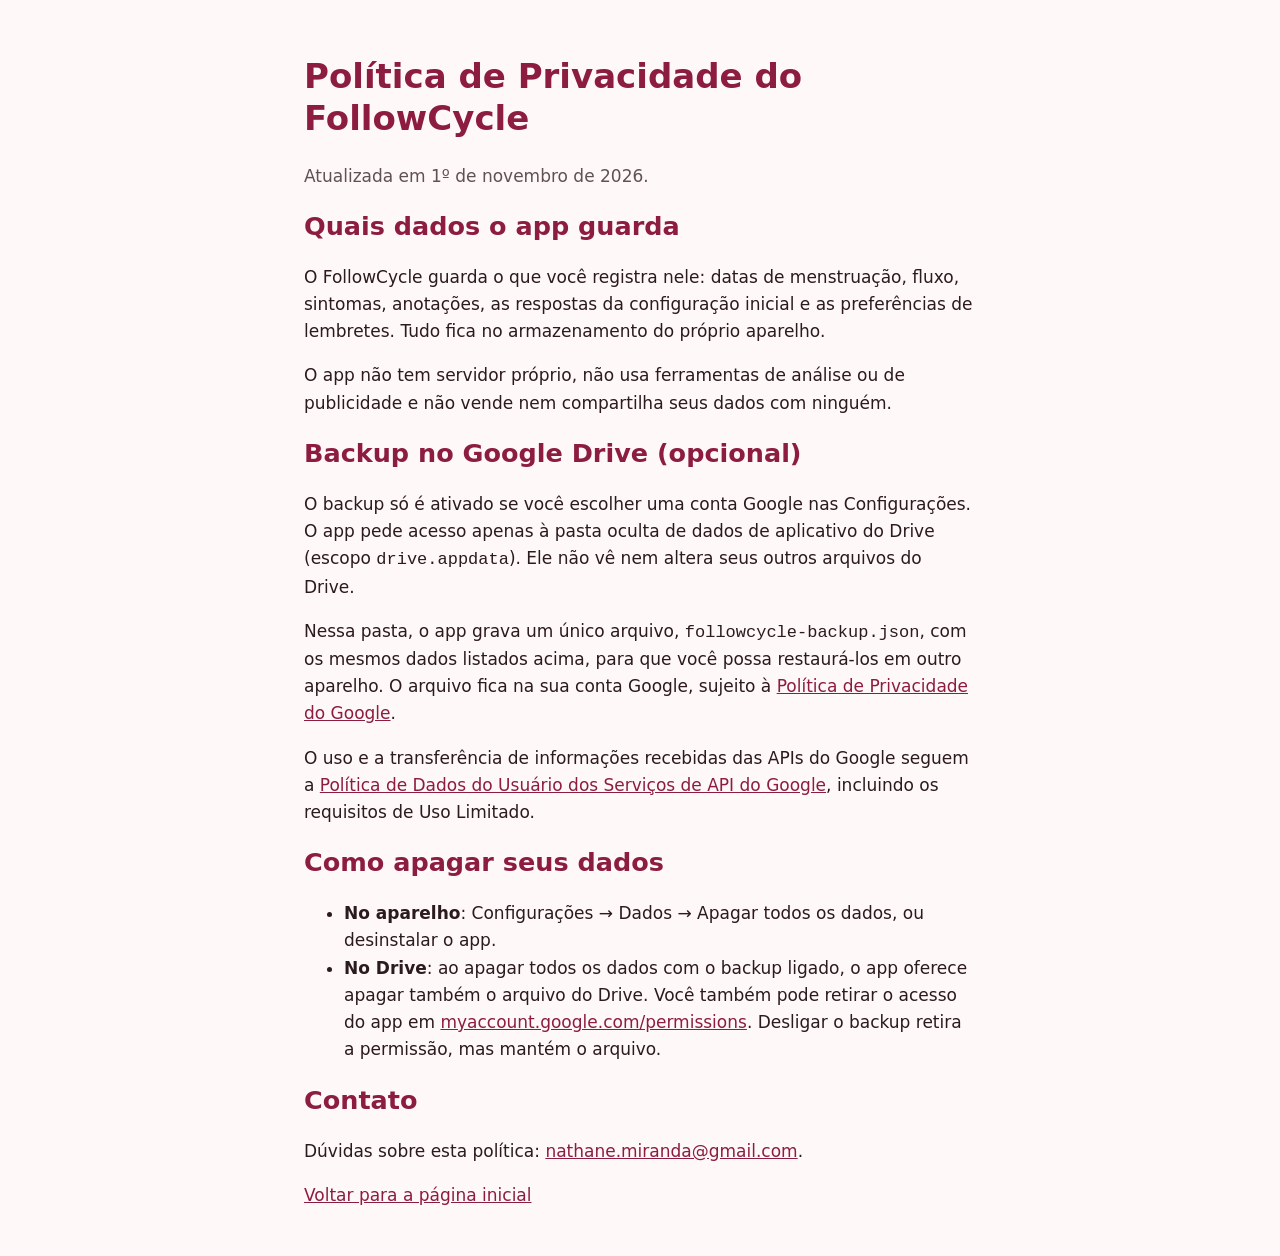
==== privacidade.html @ ad547c15 "Adiciona página inicial e Política de Privacidade do FollowCycle" ====
<!doctype html>
<html lang="pt-BR">
<head>
<meta charset="utf-8">
<meta name="viewport" content="width=device-width, initial-scale=1">
<title>Política de Privacidade — FollowCycle</title>
<link rel="stylesheet" href="estilo.css">
</head>
<body>
<main>
<h1>Política de Privacidade do FollowCycle</h1>
<p class="data">Atualizada em 1º de novembro de 2026.</p>

<h2>Quais dados o app guarda</h2>
<p>O FollowCycle guarda o que você registra nele: datas de menstruação, fluxo, sintomas, anotações, as respostas da configuração inicial e as preferências de lembretes. Tudo fica no armazenamento do próprio aparelho.</p>
<p>O app não tem servidor próprio, não usa ferramentas de análise ou de publicidade e não vende nem compartilha seus dados com ninguém.</p>

<h2>Backup no Google Drive (opcional)</h2>
<p>O backup só é ativado se você escolher uma conta Google nas Configurações. O app pede acesso apenas à pasta oculta de dados de aplicativo do Drive (escopo <code>drive.appdata</code>). Ele não vê nem altera seus outros arquivos do Drive.</p>
<p>Nessa pasta, o app grava um único arquivo, <code>followcycle-backup.json</code>, com os mesmos dados listados acima, para que você possa restaurá-los em outro aparelho. O arquivo fica na sua conta Google, sujeito à <a href="https://policies.google.com/privacy?hl=pt-BR">Política de Privacidade do Google</a>.</p>
<p>O uso e a transferência de informações recebidas das APIs do Google seguem a <a href="https://developers.google.com/terms/api-services-user-data-policy">Política de Dados do Usuário dos Serviços de API do Google</a>, incluindo os requisitos de Uso Limitado.</p>

<h2>Como apagar seus dados</h2>
<ul>
<li><strong>No aparelho</strong>: Configurações → Dados → Apagar todos os dados, ou desinstalar o app.</li>
<li><strong>No Drive</strong>: ao apagar todos os dados com o backup ligado, o app oferece apagar também o arquivo do Drive. Você também pode retirar o acesso do app em <a href="https://myaccount.google.com/permissions">myaccount.google.com/permissions</a>. Desligar o backup retira a permissão, mas mantém o arquivo.</li>
</ul>

<h2>Contato</h2>
<p>Dúvidas sobre esta política: <a href="mailto:nathane.miranda@gmail.com">nathane.miranda@gmail.com</a>.</p>
<p><a href="index.html">Voltar para a página inicial</a></p>
</main>
</body>
</html>
---- estilo.css ----
:root { --fundo: #fff8f8; --texto: #2b1a1e; --destaque: #8c1d40; }
@media (prefers-color-scheme: dark) {
  :root { --fundo: #1e1416; --texto: #f3dfe2; --destaque: #ffb1c4; }
}
body { margin: 0; background: var(--fundo); color: var(--texto); font: 17px/1.6 system-ui, sans-serif; }
main { max-width: 42rem; margin: 0 auto; padding: 2rem 1rem; }
h1, h2 { color: var(--destaque); line-height: 1.25; }
a { color: var(--destaque); }
.data, .contato { opacity: 0.75; }
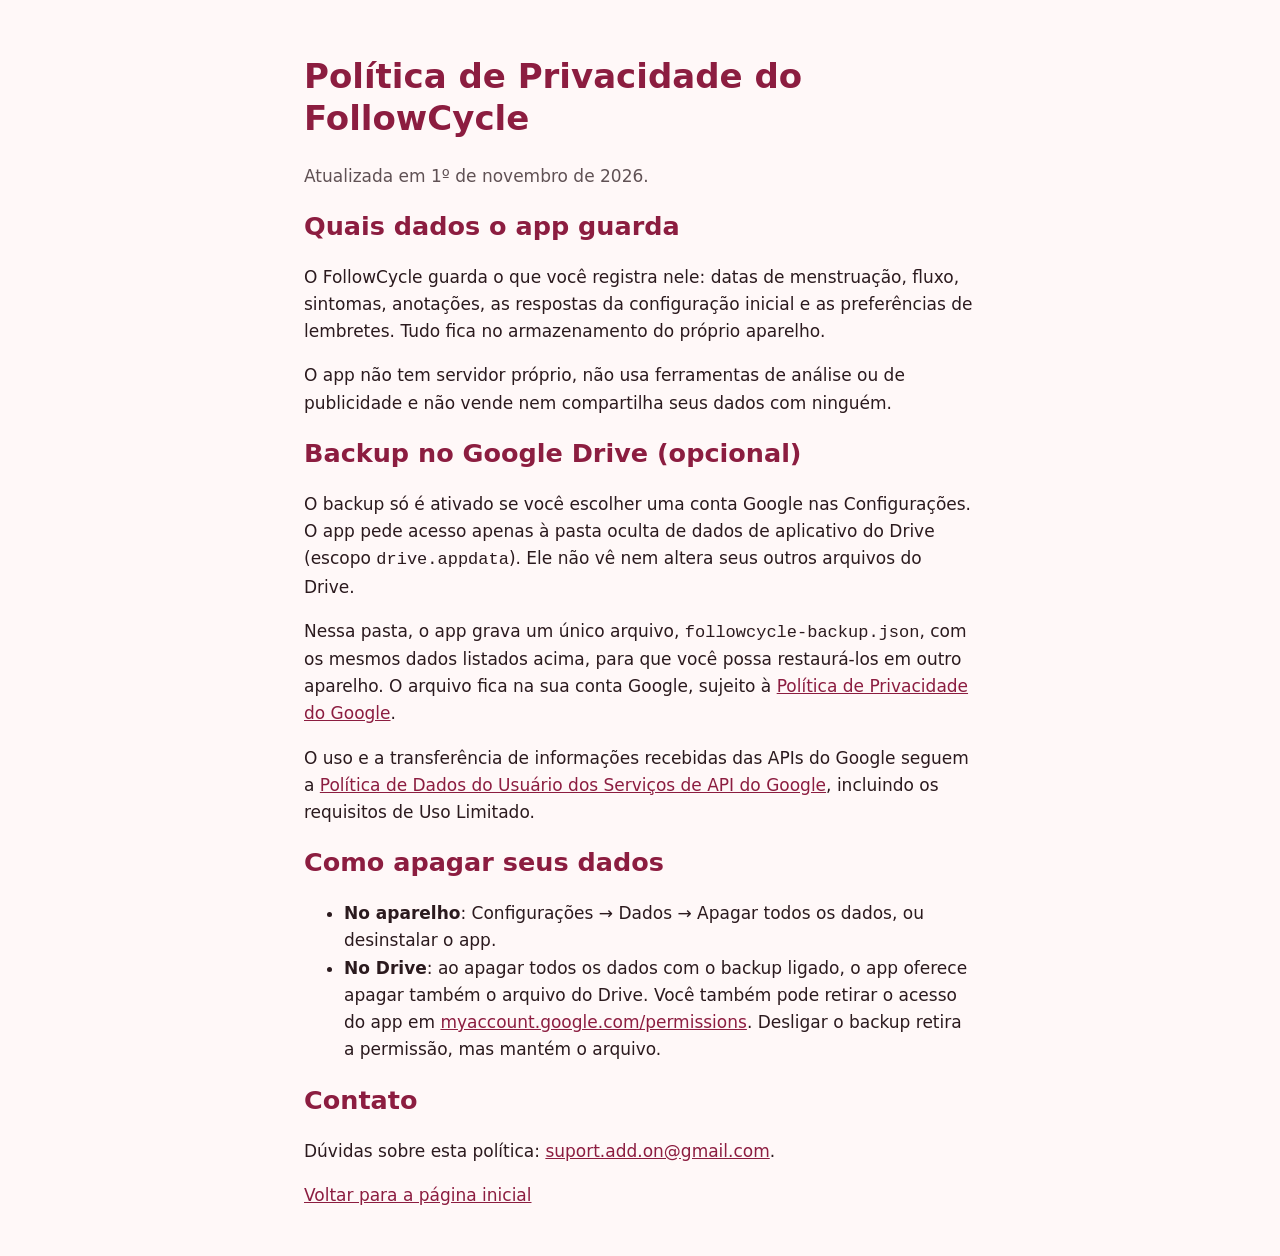
==== commit e8049121: "Troca o e-mail de contato pelo de suporte" ====
--- a/privacidade.html
+++ b/privacidade.html
@@ -27,7 +27,7 @@
 </ul>
 
 <h2>Contato</h2>
-<p>Dúvidas sobre esta política: <a href="mailto:nathane.miranda@gmail.com">nathane.miranda@gmail.com</a>.</p>
+<p>Dúvidas sobre esta política: <a href="mailto:suport.add.on@gmail.com">suport.add.on@gmail.com</a>.</p>
 <p><a href="index.html">Voltar para a página inicial</a></p>
 </main>
 </body>
